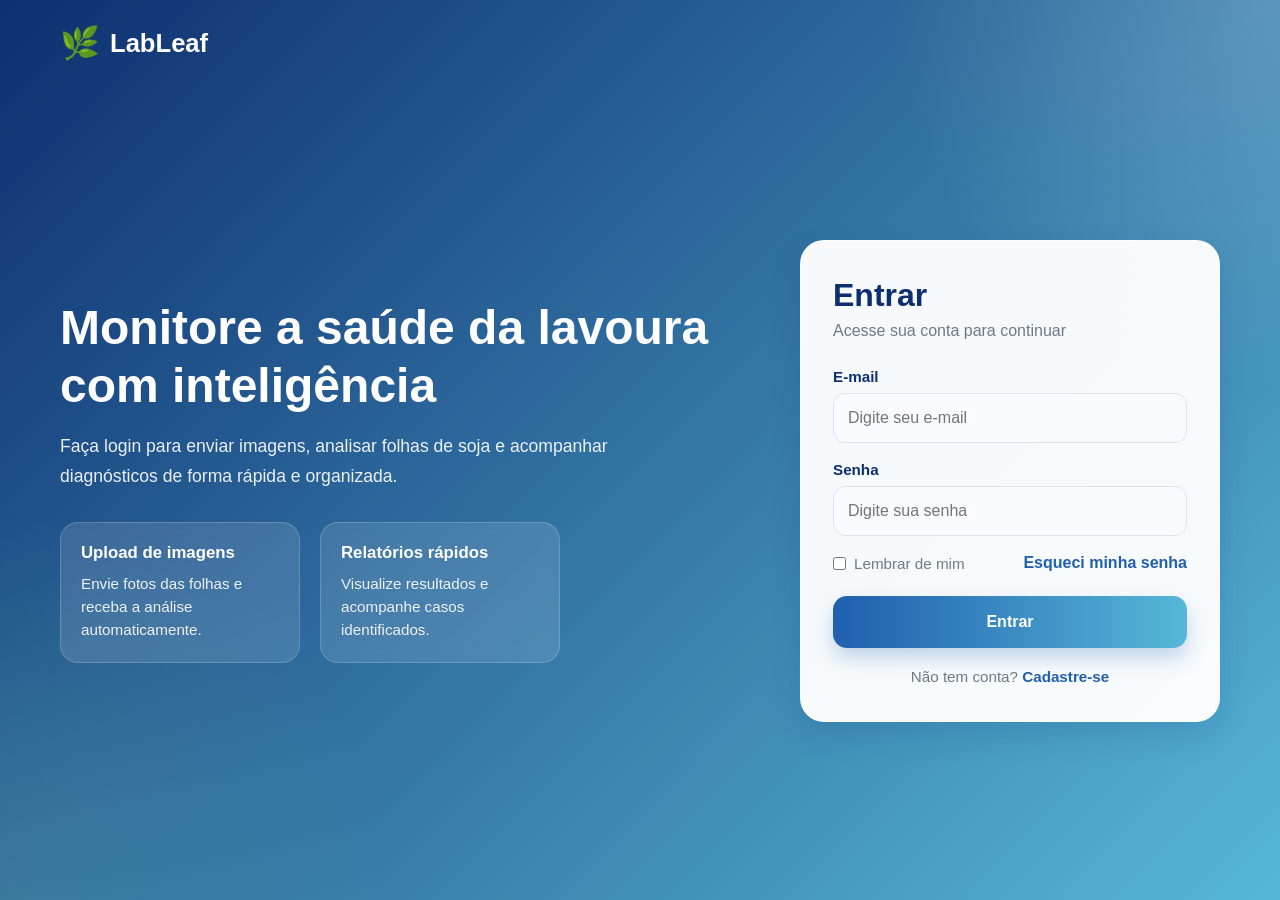
==== index.html @ 976dfda2 "organizado telas de login e cadastro" ====
<!doctype html>
<html lang="pt-BR">
  <head>
    <meta charset="UTF-8" />
    <meta http-equiv="X-UA-Compatible" content="IE=edge" />
    <meta name="viewport" content="width=device-width, initial-scale=1.0" />
    <title>LabLeaf</title>
    <link rel="stylesheet" href="style.css" />
  </head>

  <body>
    <header class="cabecalho">
      <div class="logo-area">
        <img src="imagens/Leaf.png" alt="Logo LabLeaf" class="logo-img" />
      </div>

      <nav class="menu">
        <a href="#" class="active">Analise</a>
        <a href="#">Relatórios</a>
        <a href="#">Planos</a>
      </nav>

      <a href="#" class="user" title="Perfil do usuário">
        <span class="user-icon">👤</span>
        <span>Welcome, John</span>
        <span class="seta">▼</span>
      </a>
    </header>

    <div class="container">
      <main class="conteudo">
        <section class="conteudo-principal">
          <div class="conteudo-principal-escrito">
            <h1 class="conteudo-principal-escrito-titulo">
              Analisar imagem com IA
            </h1>

            <input type="file" id="imagemInput" accept="image/*" hidden />

            <button class="upload" id="botaoUpload">
              Faça o Upload da imagem
            </button>

            <p id="nomeArquivo"></p>
          </div>
        </section>

        <section class="corpo-secundario">
          <h3 class="corpo-secundario-titulo">Analisando com IA</h3>
          <p class="corpo-secundario-sobre">Resultado:</p>

          <img
            id="previewImagem"
            alt="Preview da imagem"
            style="display: none"
          />
          <p id="resultado"></p>
        </section>
      </main>
    </div>

    <footer class="footer-contato">
      <h4 class="roda-pe-contato">Email para contato: LabLeaf@outlook.com</h4>
      <a
        href="https://github.com/Rafael-Casarin"
        target="_blank"
        rel="noopener noreferrer"
        class="github-link"
      >
        Meu GitHub
      </a>
    </footer>
  </body>
  <script>
    if (localStorage.getItem("logado") !== "true") {
      window.location.href = "login.html";
    }
  </script>
  <script src="script.js"></script>
  <script src="auth.js"></script>
</html>
---- style.css ----
*{
  box-sizing: border-box;
}

body{
  margin: 0;
  padding: 0;
  font-family: Arial, Helvetica, sans-serif;
  background: linear-gradient(to right, #e8f5e9, #f1f8e9);
  min-height: 100vh;
  display: flex;
  flex-direction: column;
}

.container{
  width: 100%;
  max-width: 1200px;
  margin: 0 auto;
  padding: 40px 20px;
  flex: 1;
}

.cabecalho {
    width: 100%;
    height: 80px;
    background: linear-gradient(90deg, #0F3D66 0%, #1F5F8B 50%, #4FA3A5 100%);
    display: flex;
    align-items: center;
    justify-content: space-between;
    padding: 0 30px;
    color: white;
}

.logo-area {
    display: flex;
    align-items: center;
}

.logo-img {
    height: 55px;
    width: auto;
    object-fit: contain;
}

.menu {
    display: flex;
    gap: 30px;
}

.menu a {
    text-decoration: none;
    color: rgba(255, 255, 255, 0.85);
    font-size: 15px;
    transition: 0.3s;
    position: relative;
}

.menu a:hover {
    color: white;
}

.menu .active {
    font-weight: bold;
}

.menu .active::after {
    content: "";
    position: absolute;
    left: 0;
    bottom: -8px;
    width: 100%;
    height: 3px;
    background: #7EC8E3;
    border-radius: 2px;
}

.user {
    display: flex;
    align-items: center;
    gap: 8px;
    font-size: 14px;
    text-decoration: none;
    color: white;
    padding: 8px 12px;
    border-radius: 8px;
    transition: background 0.3s ease;
}

.user:hover {
    background: rgba(255, 255, 255, 0.12);
}

.user-icon {
    font-size: 18px;
}

.seta {
    font-size: 11px;
}

.bg{
  width: 30px;
  height: auto;
  cursor: pointer;
  margin-right: 10px;
}

.agri{
  color: white;
  font-size: 25px;
  text-decoration: none;
}

.conteudo-principal-escrito-titulo{
  font-size: clamp(32px, 5vw, 56px);
  margin-bottom: 20px;
}

.corpo-secundario-titulo{
  color: #2e7d32;
}

.upload{
  cursor: pointer;
  padding: 14px 20px;
  border-radius: 8px;
  border: 2px solid #333;
  background: white;
  font-size: 15px;
  transition: 0.2s;
}

.upload:hover{
  background: #f0f0f0;
}

.footer-contato{
  display: flex;
  justify-content: space-between;
  align-items: center;
  background: linear-gradient(90deg, #0F3D66 0%, #1F5F8B 50%, #4FA3A5 100%);
  color: white;
  padding: 18px 20px;
  gap: 15px;
}

.github-link{
  color: white;
  text-decoration: none;
  font-weight: bold;
  padding: 10px 15px;
  border-radius: 5px;
}

.github-link:hover{
  background-color: #c7c9c8;
  color: black;
}

img{
  max-width: 100%;
  height: auto;
  display: block;
  margin-top: 10px;
}

@media (max-width: 768px){
  .cabecalho{
    padding: 10px;
  }

  .agri{
    font-size: 20px;
  }

  .bg{
    width: 26px;
  }

  .conteudo-principal-escrito-titulo{
    font-size: 30px;
  }

  .footer-contato{
    flex-direction: column;
    text-align: center;
    gap: 12px;
  }

  .footer-contato h4{
    margin: 0;
  }

  .upload{
    max-width: 100%;
  }

  .github-link{
    width: 100%;
    max-width: 220px;
    text-align: center;
  }
}

#previewImagem{
  max-width: 400px;
  width: 100%;
  height: auto;
  margin-top: 15px;
  border-radius: 8px;
}

#nomeArquivo{
  margin-top: 10px;
  font-size: 14px;
  color: #333;
}
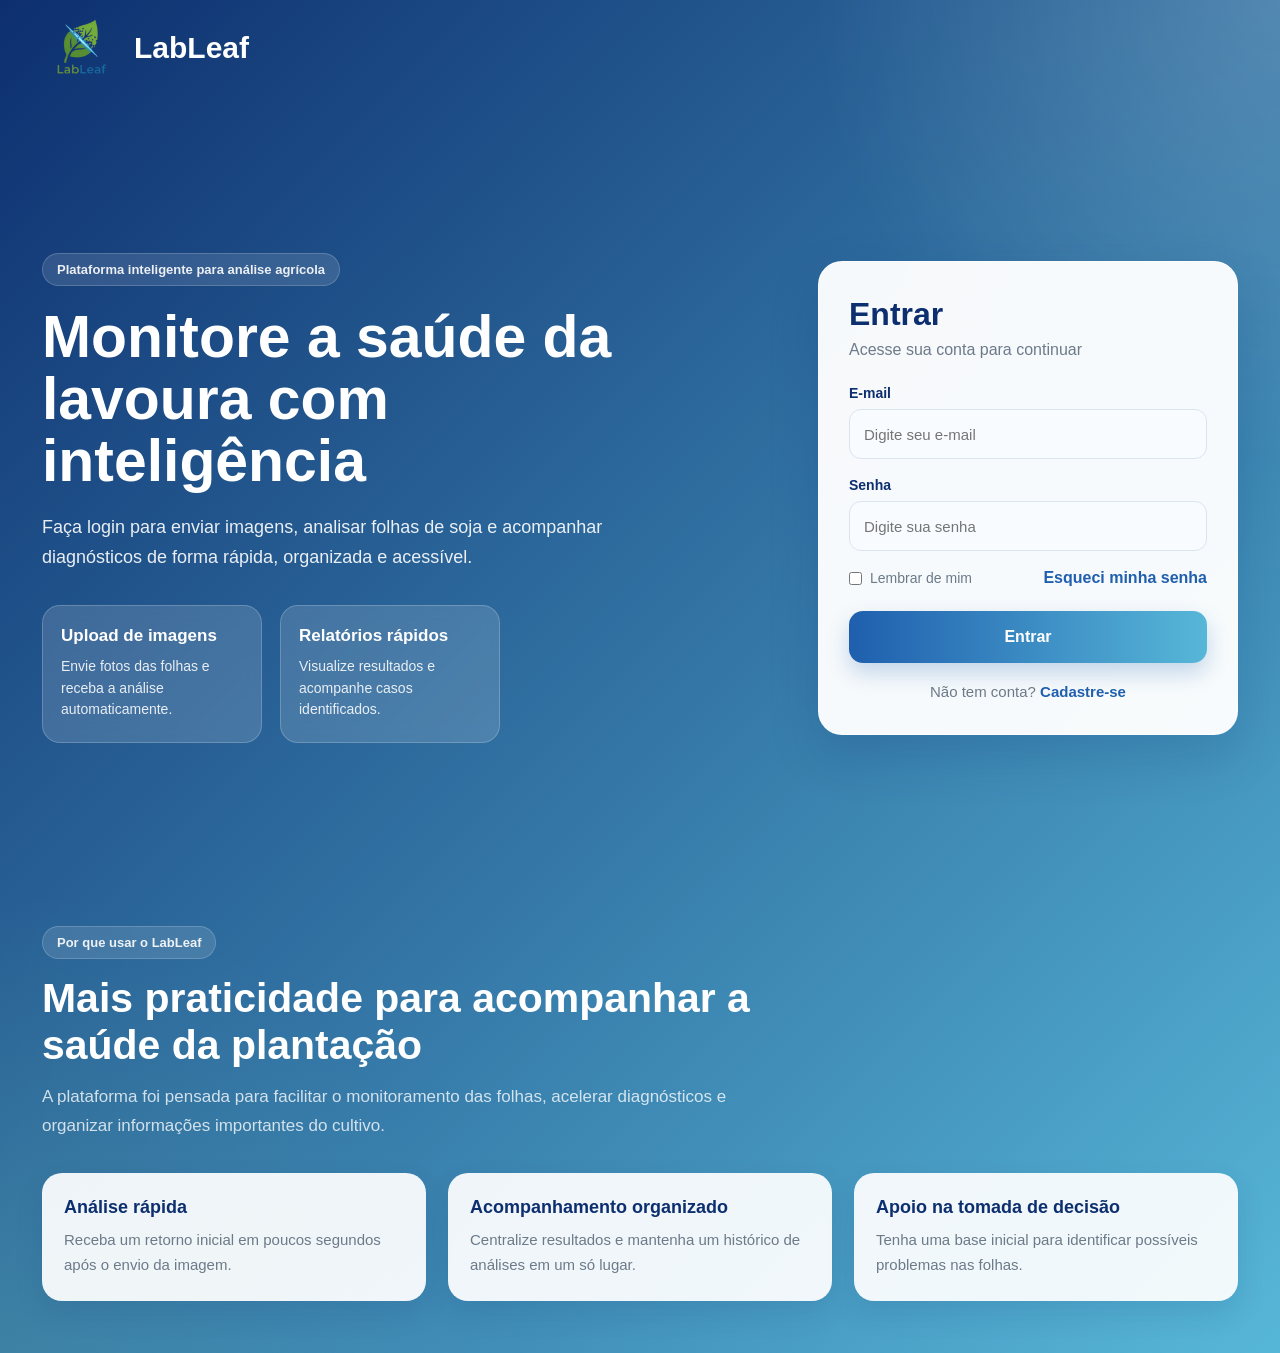
==== commit f646de0e: "commit 17/04" ====
--- a/index.html
+++ b/index.html
@@ -9,73 +9,124 @@
   </head>
 
   <body>
+    <script>
+      if (localStorage.getItem("logado") !== "true") {
+        window.location.href = "login.html";
+      }
+    </script>
+
     <header class="cabecalho">
       <div class="logo-area">
-        <img src="imagens/Leaf.png" alt="Logo LabLeaf" class="logo-img" />
+        <img src="imagens/lableaf.png" alt="Logo LabLeaf" class="logo-img" />
+        <span class="logo-texto">LabLeaf</span>
       </div>
 
       <nav class="menu">
-        <a href="#" class="active">Analise</a>
+        <a href="#" class="active">Análise</a>
         <a href="#">Relatórios</a>
-        <a href="#">Planos</a>
+        <a href="planos.html">Planos</a>
       </nav>
 
-      <a href="#" class="user" title="Perfil do usuário">
-        <span class="user-icon">👤</span>
-        <span>Welcome, John</span>
-        <span class="seta">▼</span>
-      </a>
+      <div class="user-container">
+        <button
+          class="user"
+          id="menuButton"
+          type="button"
+          aria-label="Abrir menu"
+        >
+          <div class="menu-icon">
+            <span></span>
+            <span></span>
+            <span></span>
+          </div>
+        </button>
+
+        <div class="dropdown" id="dropdownMenu">
+          <a href="#">Configurações</a>
+          <a href="#">Perfil</a>
+          <a href="login.html" id="logoutBtn">Sair</a>
+        </div>
+      </div>
     </header>
 
     <div class="container">
       <main class="conteudo">
-        <section class="conteudo-principal">
-          <div class="conteudo-principal-escrito">
-            <h1 class="conteudo-principal-escrito-titulo">
-              Analisar imagem com IA
-            </h1>
+        <section class="hero">
+          <h1 class="titulo-principal">Analisar imagem com IA</h1>
+          <p class="subtitulo-principal">
+            Envie uma imagem da folha para identificar possíveis doenças,
+            visualizar a confiança da previsão e receber uma recomendação
+            inicial.
+          </p>
+        </section>
+
+        <section class="painel-analise">
+          <div class="card upload-card">
+            <h2>Enviar imagem</h2>
+            <p class="card-descricao">
+              Selecione uma imagem para iniciar a análise automática.
+            </p>
 
             <input type="file" id="imagemInput" accept="image/*" hidden />
 
-            <button class="upload" id="botaoUpload">
-              Faça o Upload da imagem
+            <button class="upload" id="botaoUpload" type="button">
+              Fazer upload da imagem
             </button>
 
             <p id="nomeArquivo"></p>
+
+            <div class="preview-box">
+              <img
+                id="previewImagem"
+                alt="Preview da imagem"
+                style="display: none"
+              />
+              <p id="previewPlaceholder">Nenhuma imagem selecionada.</p>
+            </div>
+
+            <button id="removerImagem" class="btn-remover" type="button">
+              Remover imagem
+            </button>
           </div>
-        </section>
 
-        <section class="corpo-secundario">
-          <h3 class="corpo-secundario-titulo">Analisando com IA</h3>
-          <p class="corpo-secundario-sobre">Resultado:</p>
+          <div class="card resultado-card">
+            <h2>Resultado da análise</h2>
+            <p class="card-descricao">
+              Aqui será exibido o retorno do modelo após o processamento.
+            </p>
 
-          <img
-            id="previewImagem"
-            alt="Preview da imagem"
-            style="display: none"
-          />
-          <p id="resultado"></p>
+            <span class="status-badge" id="statusAnalise"
+              >Aguardando imagem</span
+            >
+
+            <div class="resultado-box">
+              <p id="resultado">Nenhuma análise realizada ainda.</p>
+            </div>
+          </div>
         </section>
       </main>
     </div>
 
-    <footer class="footer-contato">
-      <h4 class="roda-pe-contato">Email para contato: LabLeaf@outlook.com</h4>
-      <a
-        href="https://github.com/Rafael-Casarin"
-        target="_blank"
-        rel="noopener noreferrer"
-        class="github-link"
-      >
-        Meu GitHub
+<footer class="footer">
+  <div class="footer-content">
+    
+    <div class="footer-info">
+      <p>LabLeaf - Inteligência para análise agrícola</p>
+      <p>Contato: lableafi@gmail.com</p>
+    </div>
+
+    <div class="footer-links">
+      <a href="#">Termos</a>
+      <a href="#">Privacidade</a>
+      <a href="https://github.com/LabLeafBR" target="_blank" rel="noopener noreferrer">
+        GitHub
       </a>
-    </footer>
+    </div>
+
+  </div>
+</footer>
+
+    <script src="script.js"></script>
+    <script src="auth.js"></script>
   </body>
-  <script>
-    if (localStorage.getItem("logado") !== "true") {
-      window.location.href = "login.html";
-    }
-  </script>
-  <script src="script.js"></script>
-  <script src="auth.js"></script>
 </html>
--- a/style.css
+++ b/style.css
@@ -1,217 +1,521 @@
-*{
+:root {
+  --azul-escuro: #123f7a;
+  --azul-medio: #2f6fb3;
+  --azul-claro: #56b7da;
+  --fundo-card: rgba(255, 255, 255, 0.95);
+  --texto-escuro: #123f7a;
+  --texto-cinza: #5f6b7a;
+  --texto-claro: rgba(255, 255, 255, 0.88);
+  --sombra-card: 0 10px 30px rgba(0, 0, 0, 0.08);
+  --sombra-dropdown: 0 14px 34px rgba(0, 0, 0, 0.18);
+}
+
+* {
   box-sizing: border-box;
 }
 
-body{
+html,
+body {
   margin: 0;
   padding: 0;
+  min-height: 100%;
   font-family: Arial, Helvetica, sans-serif;
-  background: linear-gradient(to right, #e8f5e9, #f1f8e9);
+}
+
+body {
+  display: flex;
+  flex-direction: column;
   min-height: 100vh;
+  background: linear-gradient(
+    90deg,
+    var(--azul-escuro) 0%,
+    var(--azul-medio) 55%,
+    var(--azul-claro) 100%
+  );
+  color: white;
+  overflow-x: hidden;
+}
+
+/* HEADER */
+.cabecalho {
+  width: 100%;
+  min-height: 92px;
+  display: flex;
+  align-items: center;
+  justify-content: space-between;
+  padding: 0 34px;
+  color: white;
+}
+
+.logo-area {
+  display: flex;
+  align-items: center;
+  gap: 14px;
+  min-width: 220px;
+}
+
+.logo-img {
+  width: 60px;
+  height: 60px;
+  object-fit: contain;
+  display: block;
+}
+
+.logo-texto {
+  font-size: 28px;
+  font-weight: 800;
+  color: white;
+  line-height: 1;
+  letter-spacing: 0.2px;
+}
+
+.menu {
+  display: flex;
+  justify-content: center;
+  align-items: center;
+  gap: 34px;
+  flex: 1;
+}
+
+.menu a {
+  position: relative;
+  text-decoration: none;
+  color: rgba(255, 255, 255, 0.86);
+  font-size: 16px;
+  font-weight: 600;
+  padding-bottom: 8px;
+  transition: color 0.25s ease;
+}
+
+.menu a:hover {
+  color: white;
+}
+
+.menu a.active {
+  color: white;
+  font-weight: 700;
+}
+
+.menu a.active::after {
+  content: "";
+  position: absolute;
+  left: 0;
+  bottom: -4px;
+  width: 100%;
+  height: 3px;
+  background: #9edcff;
+  border-radius: 999px;
+}
+
+.user-container {
+  position: relative;
+  display: flex;
+  justify-content: flex-end;
+  align-items: center;
+  min-width: 220px;
+}
+
+.user {
+  width: 52px;
+  height: 52px;
+  display: flex;
+  align-items: center;
+  justify-content: center;
+  padding: 0;
+  border: none;
+  border-radius: 14px;
+  background: transparent;
+  cursor: pointer;
+  transition: background 0.25s ease, transform 0.2s ease;
+}
+
+.user:hover {
+  background: rgba(255, 255, 255, 0.12);
+  transform: translateY(-1px);
+}
+
+.menu-icon {
+  width: 30px;
+  height: 22px;
   display: flex;
   flex-direction: column;
-}
-
-.container{
-  width: 100%;
+  justify-content: space-between;
+}
+
+.menu-icon span {
+  display: block;
+  width: 100%;
+  height: 3px;
+  background: white;
+  border-radius: 999px;
+}
+
+.dropdown {
+  display: none;
+  position: absolute;
+  top: calc(100% + 12px);
+  right: 0;
+  min-width: 200px;
+  background: rgba(255, 255, 255, 0.97);
+  border-radius: 16px;
+  box-shadow: var(--sombra-dropdown);
+  overflow: hidden;
+  backdrop-filter: blur(8px);
+  z-index: 9999;
+}
+
+.dropdown.show {
+  display: block;
+}
+
+.dropdown a {
+  display: block;
+  padding: 15px 18px;
+  text-decoration: none;
+  color: #243244;
+  font-size: 14px;
+  font-weight: 600;
+  transition: background 0.2s ease;
+}
+
+.dropdown a:hover {
+  background: #eef5fb;
+}
+
+/* CONTEÚDO */
+.container {
+  width: 100%;
+  max-width: 1280px;
+  margin: 0 auto;
+  padding: 28px 24px 40px;
+  flex: 1;
+}
+
+.conteudo {
+  display: flex;
+  flex-direction: column;
+  gap: 28px;
+}
+
+.hero {
+  max-width: 760px;
+  color: white;
+  margin-bottom: 10px;
+}
+
+.titulo-principal {
+  margin: 0 0 14px;
+  font-size: clamp(36px, 4vw, 52px);
+  line-height: 1.08;
+  font-weight: 800;
+}
+
+.subtitulo-principal {
+  margin: 0;
+  font-size: 16px;
+  line-height: 1.6;
+  color: var(--texto-claro);
+  max-width: 760px;
+}
+
+/* PAINEL */
+.painel-analise {
+  display: grid;
+  grid-template-columns: 1fr 1fr;
+  gap: 24px;
+  align-items: start;
+}
+
+.card {
+  background: var(--fundo-card);
+  border-radius: 22px;
+  padding: 28px;
+  box-shadow: var(--sombra-card);
+  color: #243244;
+}
+
+.card h2 {
+  margin: 0 0 8px;
+  font-size: 26px;
+  color: var(--texto-escuro);
+}
+
+.card-descricao {
+  margin: 0 0 22px;
+  color: var(--texto-cinza);
+  line-height: 1.6;
+  font-size: 15px;
+}
+
+/* BOTÕES */
+.upload {
+  width: 100%;
+  max-width: 280px;
+  padding: 15px 20px;
+  border: none;
+  border-radius: 12px;
+  background: linear-gradient(
+    90deg,
+    var(--azul-medio) 0%,
+    var(--azul-claro) 100%
+  );
+  color: white;
+  font-size: 15px;
+  font-weight: 700;
+  cursor: pointer;
+  box-shadow: 0 8px 20px rgba(47, 111, 179, 0.28);
+  transition: transform 0.2s ease, box-shadow 0.2s ease, opacity 0.2s ease;
+}
+
+.upload:hover {
+  transform: translateY(-2px);
+  box-shadow: 0 10px 24px rgba(47, 111, 179, 0.34);
+  opacity: 0.98;
+}
+
+#nomeArquivo {
+  margin-top: 14px;
+  font-size: 14px;
+  color: #334155;
+  word-break: break-word;
+}
+
+.preview-box {
+  margin-top: 18px;
+  min-height: 280px;
+  padding: 16px;
+  display: flex;
+  align-items: center;
+  justify-content: center;
+  border: 2px dashed #c9d8ea;
+  border-radius: 16px;
+  background: #f8fbfe;
+}
+
+#previewPlaceholder {
+  margin: 0;
+  color: #7b8794;
+  text-align: center;
+  font-size: 15px;
+}
+
+#previewImagem {
+  width: 100%;
+  max-width: 260px;
+  max-height: 260px;
+  object-fit: contain;
+  border-radius: 12px;
+  margin: 0 auto;
+}
+
+.btn-remover {
+  display: none;
+  width: 100%;
+  max-width: 220px;
+  margin-top: 14px;
+  padding: 12px 16px;
+  border: none;
+  border-radius: 10px;
+  background: linear-gradient(90deg, #d93b3b 0%, #ff5a5a 100%);
+  color: white;
+  font-size: 14px;
+  font-weight: 700;
+  cursor: pointer;
+  transition: transform 0.2s ease, opacity 0.2s ease;
+}
+
+.btn-remover:hover {
+  transform: translateY(-1px);
+  opacity: 0.95;
+}
+
+.btn-remover.show {
+  display: inline-block;
+}
+
+/* RESULTADO */
+.resultado-card {
+  min-height: 420px;
+}
+
+.status-badge {
+  display: inline-block;
+  margin-bottom: 18px;
+  padding: 8px 14px;
+  background: #eaf3ff;
+  color: #1f5f8b;
+  border-radius: 999px;
+  font-size: 14px;
+  font-weight: 700;
+}
+
+.resultado-box {
+  min-height: 260px;
+  padding: 20px;
+  background: #f8fbfe;
+  border: 1px solid #dbe7f3;
+  border-radius: 16px;
+  line-height: 1.8;
+  color: #243244;
+}
+
+.resultado-box strong,
+.resultado-box b {
+  color: var(--texto-escuro);
+}
+
+/* FOOTER */
+.footer {
+  background: rgba(15, 61, 102, 0.98);
+  color: #eaf4fb;
+  padding: 26px 40px;
+  border-top: 1px solid rgba(255, 255, 255, 0.08);
+  margin-top: 40px;
+}
+
+.footer-content {
   max-width: 1200px;
   margin: 0 auto;
-  padding: 40px 20px;
-  flex: 1;
-}
-
-.cabecalho {
-    width: 100%;
-    height: 80px;
-    background: linear-gradient(90deg, #0F3D66 0%, #1F5F8B 50%, #4FA3A5 100%);
-    display: flex;
-    align-items: center;
-    justify-content: space-between;
-    padding: 0 30px;
-    color: white;
-}
-
-.logo-area {
-    display: flex;
-    align-items: center;
-}
-
-.logo-img {
-    height: 55px;
-    width: auto;
-    object-fit: contain;
-}
-
-.menu {
-    display: flex;
-    gap: 30px;
-}
-
-.menu a {
-    text-decoration: none;
-    color: rgba(255, 255, 255, 0.85);
-    font-size: 15px;
-    transition: 0.3s;
-    position: relative;
-}
-
-.menu a:hover {
-    color: white;
-}
-
-.menu .active {
-    font-weight: bold;
-}
-
-.menu .active::after {
-    content: "";
-    position: absolute;
-    left: 0;
-    bottom: -8px;
-    width: 100%;
-    height: 3px;
-    background: #7EC8E3;
-    border-radius: 2px;
-}
-
-.user {
-    display: flex;
-    align-items: center;
-    gap: 8px;
+  display: flex;
+  justify-content: space-between;
+  align-items: center;
+  gap: 30px;
+  flex-wrap: wrap;
+}
+
+.footer-info {
+  display: flex;
+  flex-direction: column;
+  gap: 6px;
+}
+
+.footer-info p {
+  margin: 0;
+  font-size: 15px;
+  color: #d6e7f2;
+}
+
+.footer-info p:first-child {
+  font-size: 17px;
+  font-weight: 700;
+  color: #ffffff;
+}
+
+.footer-links {
+  display: flex;
+  align-items: center;
+  gap: 24px;
+  flex-wrap: wrap;
+}
+
+.footer-links a {
+  position: relative;
+  color: #d6e7f2;
+  text-decoration: none;
+  font-size: 15px;
+  font-weight: 500;
+  transition: color 0.25s ease, transform 0.25s ease;
+}
+
+.footer-links a::after {
+  content: "";
+  position: absolute;
+  width: 0;
+  height: 2px;
+  left: 0;
+  bottom: -4px;
+  background: #4fa3a5;
+  transition: width 0.3s ease;
+}
+
+.footer-links a:hover {
+  color: #ffffff;
+  transform: translateY(-1px);
+}
+
+.footer-links a:hover::after {
+  width: 100%;
+}
+
+/* RESPONSIVO */
+@media (max-width: 900px) {
+  .painel-analise {
+    grid-template-columns: 1fr;
+  }
+}
+
+@media (max-width: 768px) {
+  .cabecalho {
+    padding: 16px;
+    gap: 12px;
+  }
+
+  .menu {
+    display: none;
+  }
+
+  .logo-area {
+    gap: 10px;
+    min-width: auto;
+  }
+
+  .logo-img {
+    width: 46px;
+    height: 46px;
+  }
+
+  .logo-texto {
+    font-size: 22px;
+  }
+
+  .user-container {
+    min-width: auto;
+  }
+
+  .container {
+    padding: 18px 14px 30px;
+  }
+
+  .titulo-principal {
+    font-size: 34px;
+  }
+
+  .subtitulo-principal {
+    font-size: 16px;
+  }
+
+  .card {
+    padding: 20px;
+  }
+
+  .upload {
+    max-width: 100%;
+  }
+
+  .dropdown {
+    min-width: 170px;
+  }
+
+  .footer {
+    padding: 22px 20px;
+  }
+
+  .footer-content {
+    flex-direction: column;
+    align-items: flex-start;
+    gap: 18px;
+  }
+
+  .footer-links {
+    gap: 18px;
+  }
+
+  .footer-info p:first-child {
+    font-size: 16px;
+  }
+
+  .footer-info p,
+  .footer-links a {
     font-size: 14px;
-    text-decoration: none;
-    color: white;
-    padding: 8px 12px;
-    border-radius: 8px;
-    transition: background 0.3s ease;
-}
-
-.user:hover {
-    background: rgba(255, 255, 255, 0.12);
-}
-
-.user-icon {
-    font-size: 18px;
-}
-
-.seta {
-    font-size: 11px;
-}
-
-.bg{
-  width: 30px;
-  height: auto;
-  cursor: pointer;
-  margin-right: 10px;
-}
-
-.agri{
-  color: white;
-  font-size: 25px;
-  text-decoration: none;
-}
-
-.conteudo-principal-escrito-titulo{
-  font-size: clamp(32px, 5vw, 56px);
-  margin-bottom: 20px;
-}
-
-.corpo-secundario-titulo{
-  color: #2e7d32;
-}
-
-.upload{
-  cursor: pointer;
-  padding: 14px 20px;
-  border-radius: 8px;
-  border: 2px solid #333;
-  background: white;
-  font-size: 15px;
-  transition: 0.2s;
-}
-
-.upload:hover{
-  background: #f0f0f0;
-}
-
-.footer-contato{
-  display: flex;
-  justify-content: space-between;
-  align-items: center;
-  background: linear-gradient(90deg, #0F3D66 0%, #1F5F8B 50%, #4FA3A5 100%);
-  color: white;
-  padding: 18px 20px;
-  gap: 15px;
-}
-
-.github-link{
-  color: white;
-  text-decoration: none;
-  font-weight: bold;
-  padding: 10px 15px;
-  border-radius: 5px;
-}
-
-.github-link:hover{
-  background-color: #c7c9c8;
-  color: black;
-}
-
-img{
-  max-width: 100%;
-  height: auto;
-  display: block;
-  margin-top: 10px;
-}
-
-@media (max-width: 768px){
-  .cabecalho{
-    padding: 10px;
-  }
-
-  .agri{
-    font-size: 20px;
-  }
-
-  .bg{
-    width: 26px;
-  }
-
-  .conteudo-principal-escrito-titulo{
-    font-size: 30px;
-  }
-
-  .footer-contato{
-    flex-direction: column;
-    text-align: center;
-    gap: 12px;
-  }
-
-  .footer-contato h4{
-    margin: 0;
-  }
-
-  .upload{
-    max-width: 100%;
-  }
-
-  .github-link{
-    width: 100%;
-    max-width: 220px;
-    text-align: center;
-  }
-}
-
-#previewImagem{
-  max-width: 400px;
-  width: 100%;
-  height: auto;
-  margin-top: 15px;
-  border-radius: 8px;
-}
-
-#nomeArquivo{
-  margin-top: 10px;
-  font-size: 14px;
-  color: #333;
+  }
 }
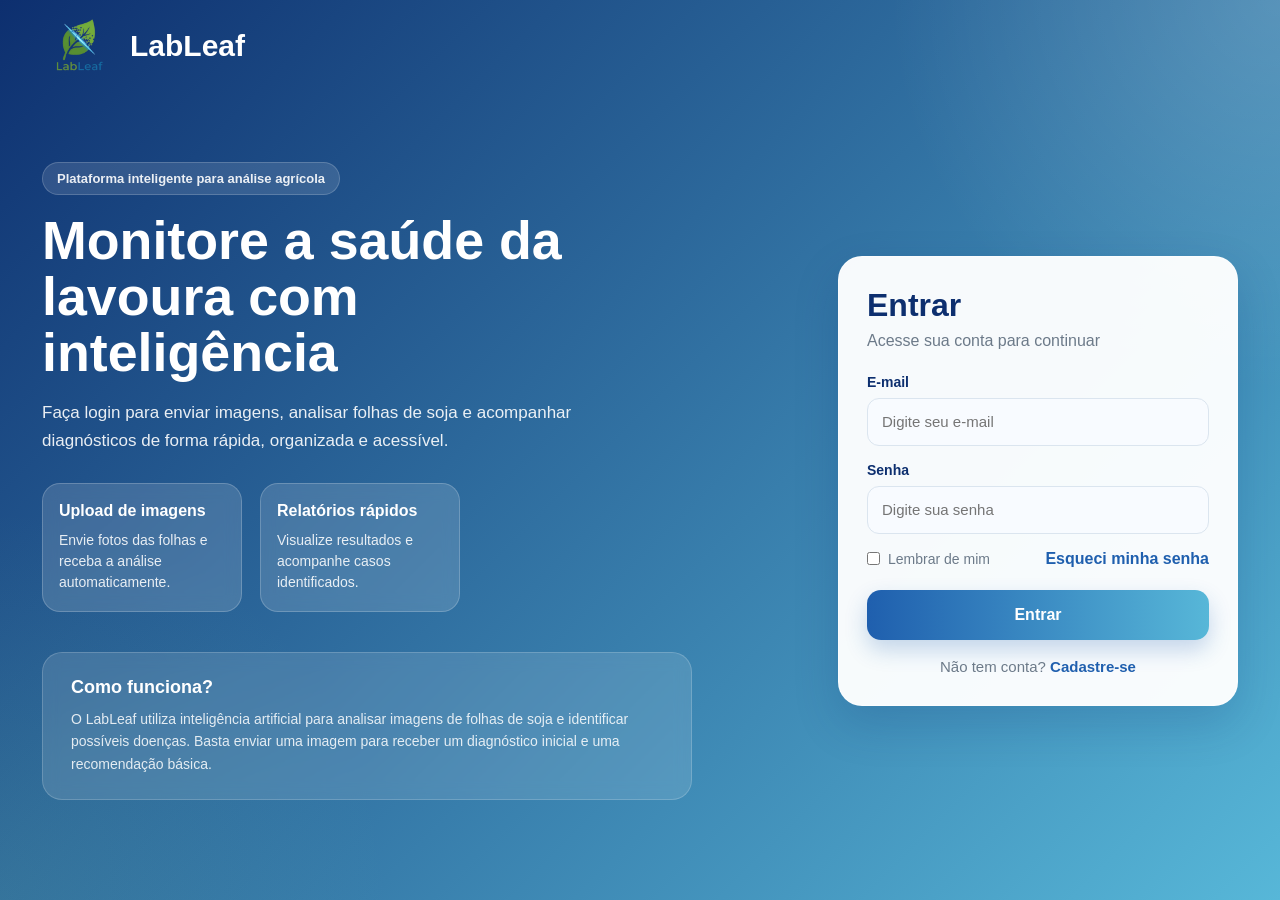
==== commit 58dbf8db: "commit 17/04/2026" ====
--- a/index.html
+++ b/index.html
@@ -23,7 +23,7 @@
 
       <nav class="menu">
         <a href="#" class="active">Análise</a>
-        <a href="#">Relatórios</a>
+        <a href="relatorio.html">Relatórios</a>
         <a href="planos.html">Planos</a>
       </nav>
 
